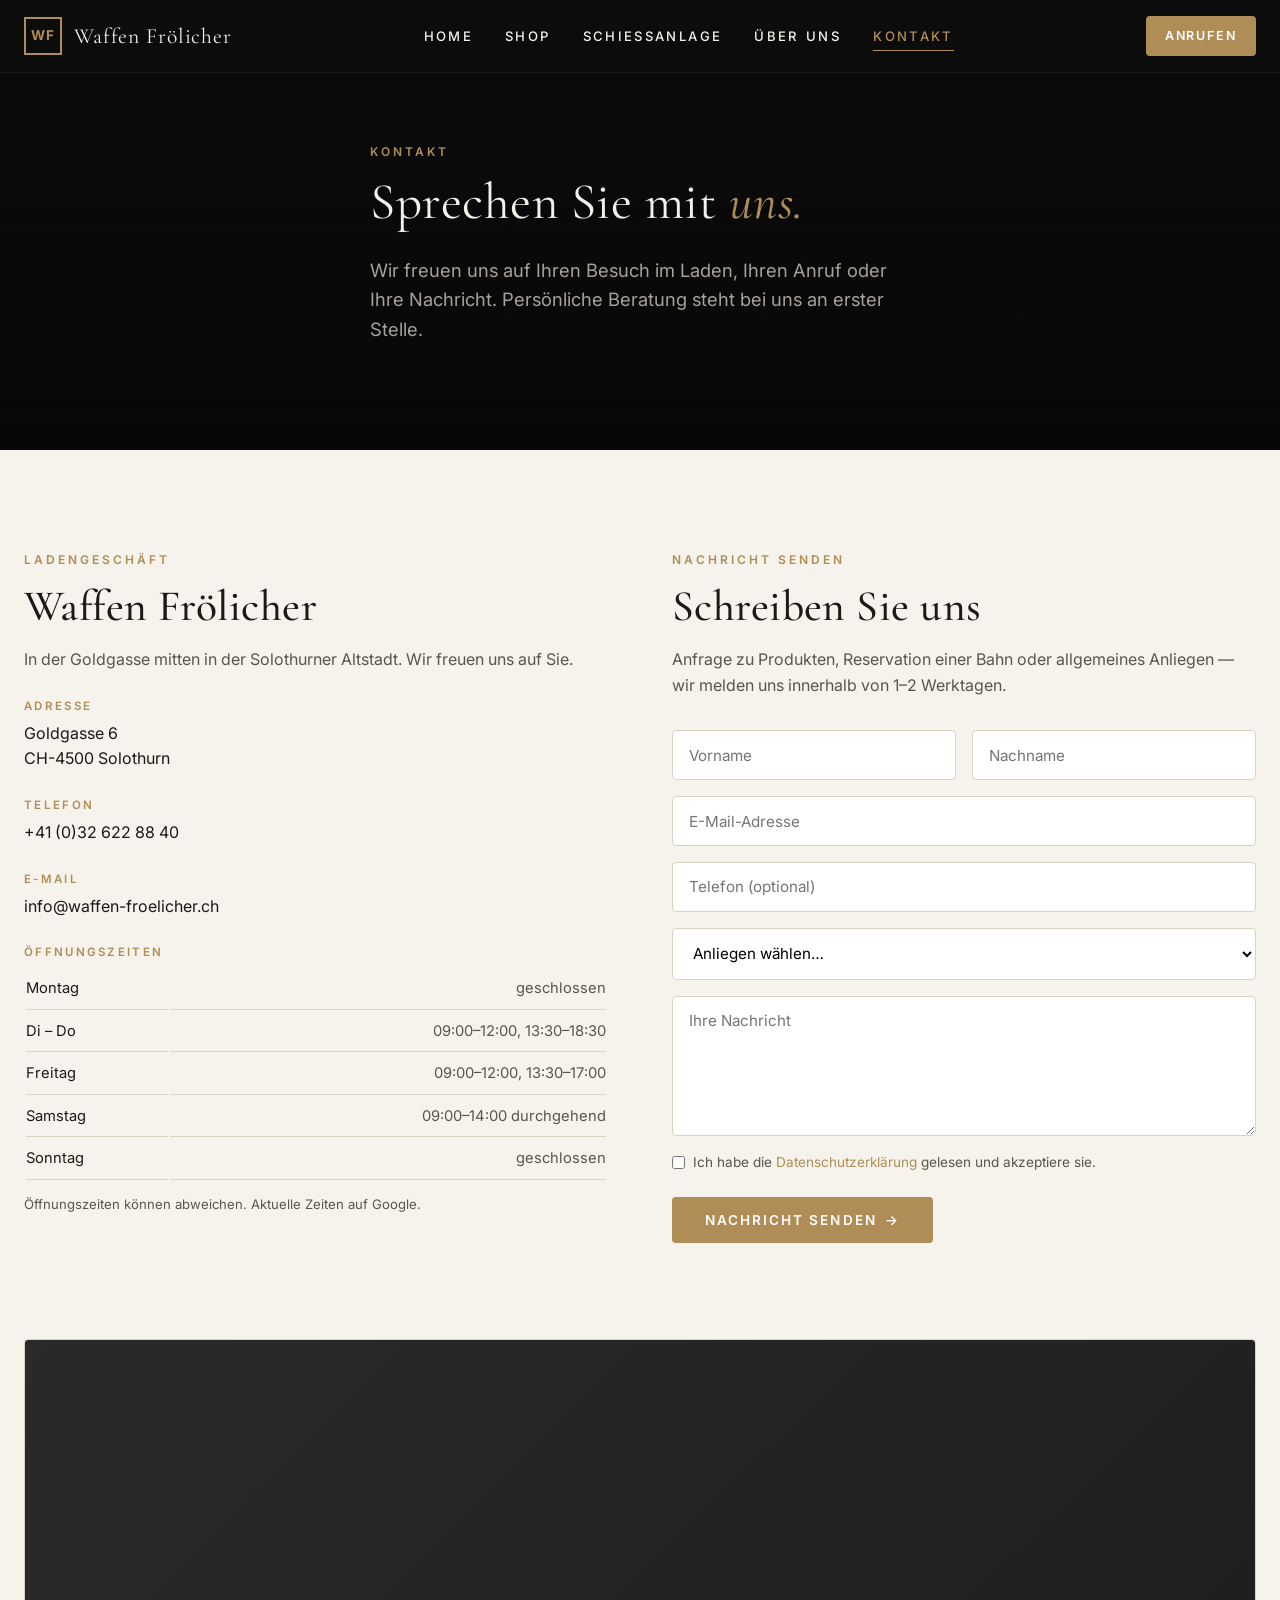
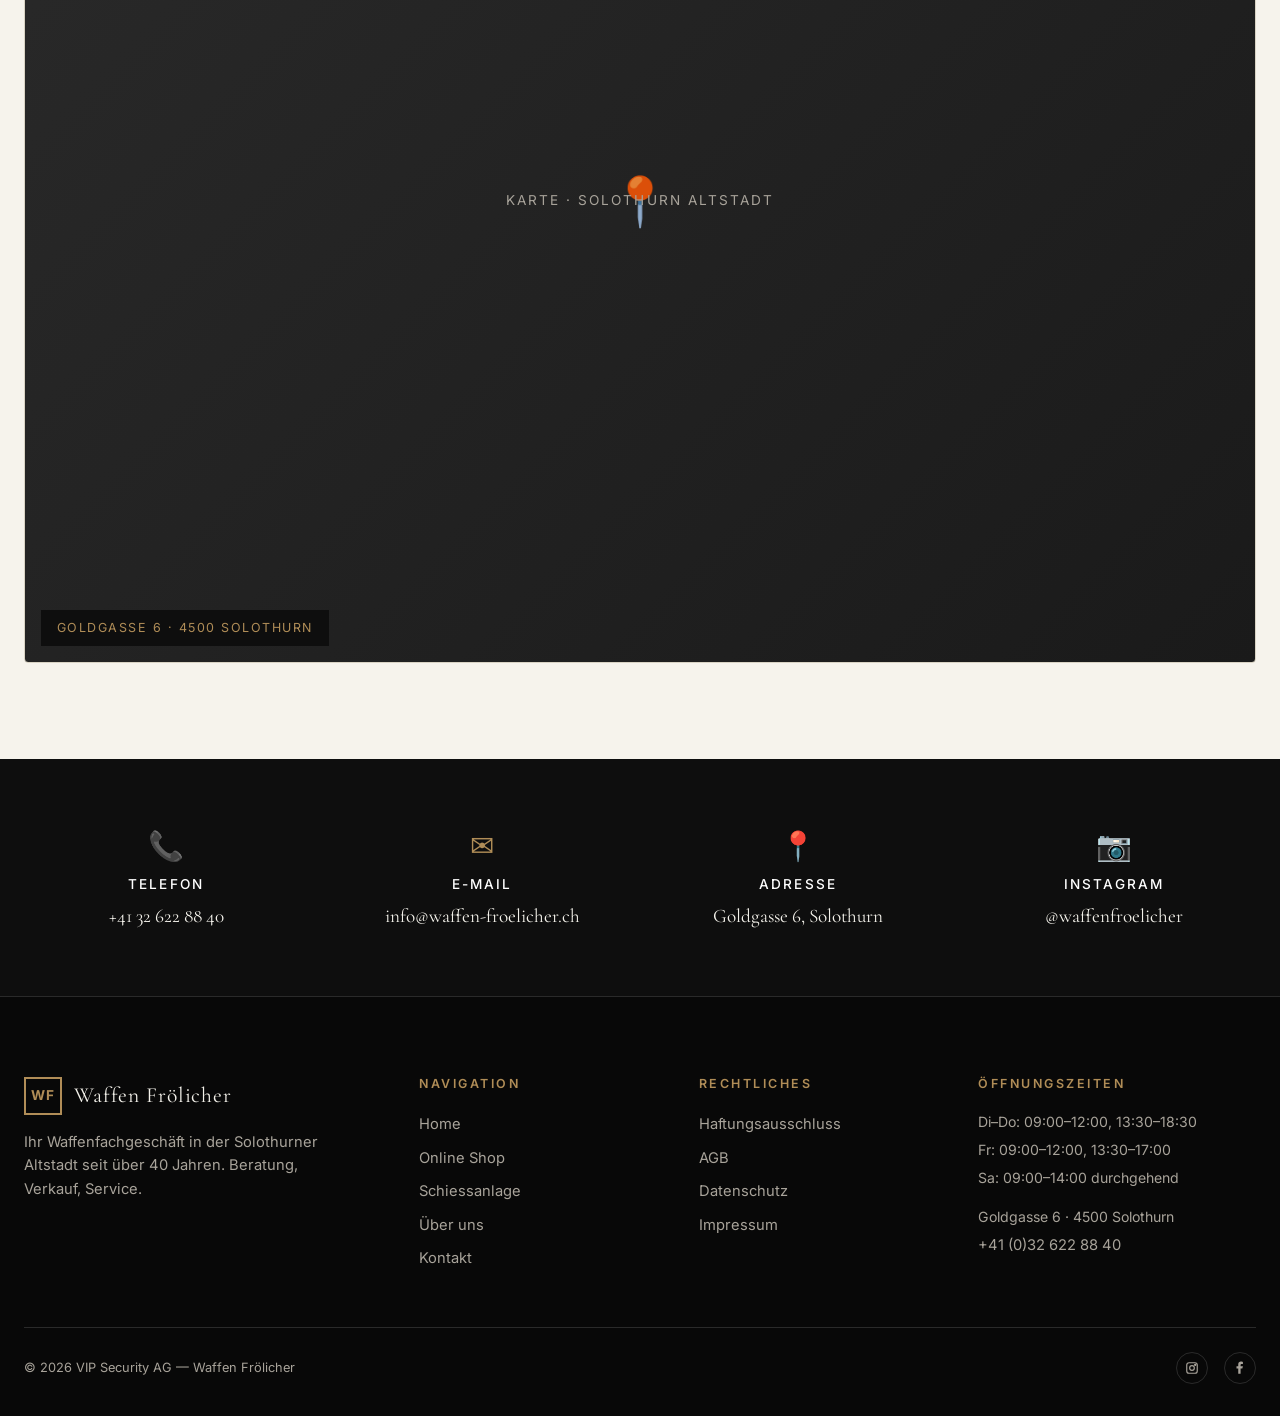
==== kontakt.html @ 2ee095d4 "Initial commit: Waffen Frölicher Mockup" ====
<!DOCTYPE html>
<html lang="de">
<head>
  <meta charset="UTF-8">
  <meta name="viewport" content="width=device-width, initial-scale=1.0">
  <title>Kontakt — Waffen Frölicher</title>
  <meta name="description" content="Kontaktieren Sie Waffen Frölicher in Solothurn. Goldgasse 6, 4500 Solothurn. Telefon +41 32 622 88 40.">
  <link rel="preconnect" href="https://fonts.googleapis.com">
  <link rel="preconnect" href="https://fonts.gstatic.com" crossorigin>
  <link href="https://fonts.googleapis.com/css2?family=Cormorant+Garamond:ital,wght@0,400;0,500;0,600;1,400&family=Inter:wght@400;500;600;700&display=swap" rel="stylesheet">
  <link rel="stylesheet" href="styles.css">
</head>
<body>

<header class="site-header">
  <div class="container">
    <a href="index.html" class="brand">
      <span class="brand-mark">WF</span>
      <span>Waffen Frölicher</span>
    </a>
    <nav class="nav-main">
      <a href="index.html">Home</a>
      <a href="shop.html">Shop</a>
      <a href="schiessanlage.html">Schiessanlage</a>
      <a href="ueber-uns.html">Über uns</a>
      <a href="kontakt.html" class="active">Kontakt</a>
    </nav>
    <a href="tel:+41326228840" class="nav-cta">Anrufen</a>
    <button class="nav-toggle" aria-label="Menü"><span></span></button>
  </div>
</header>

<section class="hero hero-sub">
  <div class="hero-bg" style="background-image:url('https://waffen-froelicher.ch/wp-content/uploads/2024/06/5510096e-c8cb-4e33-a4b0-0fe708e0344a-960x450-1.jpg');"></div>
  <div class="container hero-content">
    <span class="eyebrow">Kontakt</span>
    <h1>Sprechen Sie mit <span>uns.</span></h1>
    <p class="lead">Wir freuen uns auf Ihren Besuch im Laden, Ihren Anruf oder Ihre Nachricht. Persönliche Beratung steht bei uns an erster Stelle.</p>
  </div>
</section>

<section class="section">
  <div class="container">
    <div class="contact-grid">

      <!-- LEFT: Info -->
      <div class="contact-info">
        <span class="eyebrow">Ladengeschäft</span>
        <h2>Waffen Frölicher</h2>
        <p>In der Goldgasse mitten in der Solothurner Altstadt. Wir freuen uns auf Sie.</p>

        <div class="contact-block">
          <span class="label">Adresse</span>
          <div class="value">Goldgasse 6<br>CH-4500 Solothurn</div>
        </div>

        <div class="contact-block">
          <span class="label">Telefon</span>
          <div class="value"><a href="tel:+41326228840">+41 (0)32 622 88 40</a></div>
        </div>

        <div class="contact-block">
          <span class="label">E-Mail</span>
          <div class="value"><a href="mailto:info@waffen-froelicher.ch">info@waffen-froelicher.ch</a></div>
        </div>

        <div class="contact-block">
          <span class="label">Öffnungszeiten</span>
          <table class="hours-table">
            <tr><td>Montag</td><td>geschlossen</td></tr>
            <tr><td>Di – Do</td><td>09:00–12:00, 13:30–18:30</td></tr>
            <tr><td>Freitag</td><td>09:00–12:00, 13:30–17:00</td></tr>
            <tr><td>Samstag</td><td>09:00–14:00 durchgehend</td></tr>
            <tr><td>Sonntag</td><td>geschlossen</td></tr>
          </table>
          <p style="font-size: 0.82rem; color: var(--text-on-light-muted); margin-top: 0.75rem;">Öffnungszeiten können abweichen. Aktuelle Zeiten auf Google.</p>
        </div>
      </div>

      <!-- RIGHT: Form -->
      <div>
        <span class="eyebrow">Nachricht senden</span>
        <h2>Schreiben Sie uns</h2>
        <p style="color: var(--text-on-light-muted); margin-bottom: 2rem;">Anfrage zu Produkten, Reservation einer Bahn oder allgemeines Anliegen — wir melden uns innerhalb von 1–2 Werktagen.</p>

        <form class="contact-form">
          <div style="display:grid; grid-template-columns: 1fr 1fr; gap: 1rem;">
            <input type="text" placeholder="Vorname" required>
            <input type="text" placeholder="Nachname" required>
          </div>
          <input type="email" placeholder="E-Mail-Adresse" required>
          <input type="tel" placeholder="Telefon (optional)">
          <select style="width: 100%; padding: 0.9rem 1rem; border: 1px solid var(--border-light); background: #fff; font-family: inherit; font-size: 0.95rem; border-radius: var(--radius);">
            <option>Anliegen wählen…</option>
            <option>Allgemeine Anfrage</option>
            <option>Produktreservation</option>
            <option>Schiessbahn reservieren</option>
            <option>Kurs / Training</option>
            <option>Büchsenmacher-Service</option>
            <option>Waffengutachten</option>
            <option>An-/Verkauf</option>
          </select>
          <textarea placeholder="Ihre Nachricht" required></textarea>
          <label style="display:flex; gap: 0.5rem; align-items: flex-start; font-size: 0.85rem; color: var(--text-on-light-muted);">
            <input type="checkbox" style="width: auto; margin-top: 0.25rem;" required>
            <span>Ich habe die <a href="#" style="color: var(--accent);">Datenschutzerklärung</a> gelesen und akzeptiere sie.</span>
          </label>
          <button type="submit" class="btn btn-primary btn-arrow" style="justify-self: start; margin-top: 0.5rem;">Nachricht senden</button>
        </form>
      </div>

    </div>
  </div>
</section>

<!-- MAP -->
<section class="section" style="padding-top: 0;">
  <div class="container">
    <div class="map-frame">
      <span style="position: relative; z-index: 2; font-size: 0.85rem; letter-spacing: 0.15em; text-transform: uppercase;">Karte · Solothurn Altstadt</span>
    </div>
  </div>
</section>

<!-- DIRECT CONTACT BAND -->
<section class="section dark" style="padding: 4rem 0;">
  <div class="container">
    <div style="display:grid; grid-template-columns: repeat(auto-fit, minmax(220px, 1fr)); gap: 2rem; text-align:center;">
      <div>
        <div style="font-size: 1.8rem; color: var(--accent); margin-bottom: 0.5rem;">📞</div>
        <h4 style="color:#fff; font-family: var(--font-sans); font-size: 0.85rem; letter-spacing: 0.15em; text-transform: uppercase; margin-bottom: 0.5rem;">Telefon</h4>
        <a href="tel:+41326228840" style="color: var(--text-on-dark); font-family: var(--font-serif); font-size: 1.2rem;">+41 32 622 88 40</a>
      </div>
      <div>
        <div style="font-size: 1.8rem; color: var(--accent); margin-bottom: 0.5rem;">✉</div>
        <h4 style="color:#fff; font-family: var(--font-sans); font-size: 0.85rem; letter-spacing: 0.15em; text-transform: uppercase; margin-bottom: 0.5rem;">E-Mail</h4>
        <a href="mailto:info@waffen-froelicher.ch" style="color: var(--text-on-dark); font-family: var(--font-serif); font-size: 1.2rem;">info@waffen-froelicher.ch</a>
      </div>
      <div>
        <div style="font-size: 1.8rem; color: var(--accent); margin-bottom: 0.5rem;">📍</div>
        <h4 style="color:#fff; font-family: var(--font-sans); font-size: 0.85rem; letter-spacing: 0.15em; text-transform: uppercase; margin-bottom: 0.5rem;">Adresse</h4>
        <span style="color: var(--text-on-dark); font-family: var(--font-serif); font-size: 1.2rem;">Goldgasse 6, Solothurn</span>
      </div>
      <div>
        <div style="font-size: 1.8rem; color: var(--accent); margin-bottom: 0.5rem;">📷</div>
        <h4 style="color:#fff; font-family: var(--font-sans); font-size: 0.85rem; letter-spacing: 0.15em; text-transform: uppercase; margin-bottom: 0.5rem;">Instagram</h4>
        <a href="https://www.instagram.com/waffenfroelicher/" target="_blank" style="color: var(--text-on-dark); font-family: var(--font-serif); font-size: 1.2rem;">@waffenfroelicher</a>
      </div>
    </div>
  </div>
</section>

<footer class="site-footer">
  <div class="container">
    <div class="footer-grid">
      <div class="footer-about">
        <div class="brand" style="margin-bottom:0.5rem;">
          <span class="brand-mark">WF</span>
          <span>Waffen Frölicher</span>
        </div>
        <p>Ihr Waffenfachgeschäft in der Solothurner Altstadt seit über 40 Jahren. Beratung, Verkauf, Service.</p>
      </div>
      <div>
        <h4>Navigation</h4>
        <ul>
          <li><a href="index.html">Home</a></li>
          <li><a href="shop.html">Online Shop</a></li>
          <li><a href="schiessanlage.html">Schiessanlage</a></li>
          <li><a href="ueber-uns.html">Über uns</a></li>
          <li><a href="kontakt.html">Kontakt</a></li>
        </ul>
      </div>
      <div>
        <h4>Rechtliches</h4>
        <ul>
          <li><a href="#">Haftungsausschluss</a></li>
          <li><a href="#">AGB</a></li>
          <li><a href="#">Datenschutz</a></li>
          <li><a href="#">Impressum</a></li>
        </ul>
      </div>
      <div class="footer-hours">
        <h4>Öffnungszeiten</h4>
        <p>Di–Do: 09:00–12:00, 13:30–18:30</p>
        <p>Fr: 09:00–12:00, 13:30–17:00</p>
        <p>Sa: 09:00–14:00 durchgehend</p>
        <p style="margin-top:1rem;">Goldgasse 6 · 4500 Solothurn</p>
        <p><a href="tel:+41326228840">+41 (0)32 622 88 40</a></p>
      </div>
    </div>
    <div class="footer-bottom">
      <div>© 2026 VIP Security AG — Waffen Frölicher</div>
      <div class="socials">
        <a href="https://www.instagram.com/waffenfroelicher/" target="_blank" aria-label="Instagram">
          <svg width="14" height="14" viewBox="0 0 24 24" fill="none" stroke="currentColor" stroke-width="2"><rect x="3" y="3" width="18" height="18" rx="4"/><circle cx="12" cy="12" r="4"/><circle cx="17.5" cy="6.5" r="1" fill="currentColor"/></svg>
        </a>
        <a href="#" aria-label="Facebook">
          <svg width="14" height="14" viewBox="0 0 24 24" fill="currentColor"><path d="M13 22v-9h3l1-4h-4V7c0-1 .5-2 2-2h2V1.5C16.5 1.5 15 1 13.5 1 11 1 9 2.5 9 5.5V9H6v4h3v9h4z"/></svg>
        </a>
      </div>
    </div>
  </div>
</footer>

</body>
</html>
---- styles.css ----
/* ===========================
   Waffen Frölicher — Mockup
   Moderne Neuauflage, Original-Farben
   =========================== */

:root {
  --bg-dark: #0e0e0e;
  --bg-dark-2: #161616;
  --bg-dark-3: #1d1d1d;
  --bg-light: #f6f3ec;
  --bg-light-2: #ece7da;
  --text-on-dark: #f3f1ea;
  --text-on-dark-muted: #a8a39a;
  --text-on-light: #1a1a1a;
  --text-on-light-muted: #5a554c;
  --accent: #b08d57;
  --accent-hover: #c9a366;
  --accent-deep: #8b6a3a;
  --danger: #a02828;
  --border: #2a2a2a;
  --border-light: #d9d3c4;
  --shadow-1: 0 2px 12px rgba(0,0,0,0.18);
  --shadow-2: 0 8px 32px rgba(0,0,0,0.28);
  --maxw: 1280px;
  --radius: 4px;
  --radius-lg: 8px;
  --t: 0.25s ease;
  --font-serif: "Cormorant Garamond", "Playfair Display", Georgia, serif;
  --font-sans: "Inter", "Helvetica Neue", Arial, sans-serif;
}

* { box-sizing: border-box; margin: 0; padding: 0; }
html { scroll-behavior: smooth; -webkit-text-size-adjust: 100%; }
body {
  font-family: var(--font-sans);
  background: var(--bg-light);
  color: var(--text-on-light);
  line-height: 1.6;
  font-size: 16px;
  -webkit-font-smoothing: antialiased;
  text-rendering: optimizeLegibility;
}
img { max-width: 100%; display: block; height: auto; }
a { color: inherit; text-decoration: none; transition: color var(--t); }
a:hover { color: var(--accent); }
button { font-family: inherit; cursor: pointer; border: none; background: none; }

h1, h2, h3, h4 { font-family: var(--font-serif); font-weight: 500; letter-spacing: 0.01em; line-height: 1.15; }
h1 { font-size: clamp(2.5rem, 5vw, 4.5rem); }
h2 { font-size: clamp(1.8rem, 3.4vw, 2.8rem); margin-bottom: 1rem; }
h3 { font-size: 1.4rem; margin-bottom: 0.5rem; }
.eyebrow {
  font-family: var(--font-sans);
  font-size: 0.75rem;
  letter-spacing: 0.25em;
  text-transform: uppercase;
  color: var(--accent);
  font-weight: 600;
  margin-bottom: 0.75rem;
  display: inline-block;
}

.container { max-width: var(--maxw); margin: 0 auto; padding: 0 1.5rem; }
.section { padding: 6rem 0; }
.section.dark { background: var(--bg-dark); color: var(--text-on-dark); }
.section.dark .eyebrow { color: var(--accent-hover); }
.section-header { text-align: center; margin-bottom: 3.5rem; }
.section-header p { max-width: 640px; margin: 0.75rem auto 0; color: var(--text-on-light-muted); }
.section.dark .section-header p { color: var(--text-on-dark-muted); }
.divider { width: 60px; height: 2px; background: var(--accent); margin: 1rem auto 0; }

.btn {
  display: inline-flex; align-items: center; gap: 0.5rem;
  padding: 0.875rem 2rem;
  font-size: 0.85rem; letter-spacing: 0.15em; text-transform: uppercase;
  font-weight: 600;
  border-radius: var(--radius);
  transition: all var(--t);
  cursor: pointer;
  border: 1px solid transparent;
}
.btn-primary { background: var(--accent); color: #fff; }
.btn-primary:hover { background: var(--accent-hover); color: #fff; transform: translateY(-1px); box-shadow: var(--shadow-1); }
.btn-outline { border-color: var(--accent); color: var(--accent); background: transparent; }
.btn-outline:hover { background: var(--accent); color: #fff; }
.btn-outline-light { border-color: rgba(255,255,255,0.4); color: #fff; background: transparent; }
.btn-outline-light:hover { background: #fff; color: var(--bg-dark); border-color: #fff; }
.btn-arrow::after { content: "→"; transition: transform var(--t); }
.btn-arrow:hover::after { transform: translateX(4px); }

.site-header {
  position: fixed; top: 0; left: 0; right: 0;
  z-index: 100;
  background: rgba(14,14,14,0.92);
  backdrop-filter: blur(12px);
  -webkit-backdrop-filter: blur(12px);
  border-bottom: 1px solid rgba(255,255,255,0.06);
  transition: background var(--t);
}
.site-header .container {
  display: flex; align-items: center; justify-content: space-between;
  height: 72px;
}
.brand {
  display: flex; align-items: center; gap: 0.75rem;
  color: var(--text-on-dark);
  font-family: var(--font-serif);
  font-size: 1.35rem;
  letter-spacing: 0.04em;
}
.brand-mark {
  width: 38px; height: 38px;
  border: 2px solid var(--accent);
  display: grid; place-items: center;
  color: var(--accent);
  font-weight: 700;
  font-family: var(--font-sans);
  font-size: 0.85rem;
  letter-spacing: 0.05em;
}
.nav-main { display: flex; align-items: center; gap: 2rem; }
.nav-main a {
  color: var(--text-on-dark);
  font-size: 0.82rem;
  letter-spacing: 0.18em;
  text-transform: uppercase;
  font-weight: 500;
  position: relative;
  padding: 4px 0;
}
.nav-main a.active, .nav-main a:hover { color: var(--accent); }
.nav-main a::after {
  content: ""; position: absolute; left: 0; bottom: 0;
  width: 0; height: 1px; background: var(--accent);
  transition: width var(--t);
}
.nav-main a:hover::after, .nav-main a.active::after { width: 100%; }
.nav-cta {
  background: var(--accent); color: #fff;
  padding: 0.6rem 1.2rem; border-radius: var(--radius);
  font-size: 0.78rem; letter-spacing: 0.15em; text-transform: uppercase;
  font-weight: 600;
}
.nav-cta:hover { background: var(--accent-hover); color: #fff; }
.nav-toggle { display: none; width: 32px; height: 32px; color: var(--text-on-dark); position: relative; }
.nav-toggle span, .nav-toggle::before, .nav-toggle::after {
  content: ""; position: absolute; left: 4px; right: 4px;
  height: 2px; background: currentColor;
}
.nav-toggle::before { top: 9px; }
.nav-toggle span { top: 15px; }
.nav-toggle::after { top: 21px; }

@media (max-width: 960px) {
  .nav-main, .nav-cta { display: none; }
  .nav-toggle { display: block; }
}

.hero {
  position: relative;
  min-height: 90vh;
  display: flex; align-items: center;
  color: var(--text-on-dark);
  background: var(--bg-dark);
  overflow: hidden;
  padding-top: 72px;
}
.hero-bg {
  position: absolute; inset: 0;
  background-size: cover; background-position: center;
  filter: brightness(0.45) saturate(1.1);
  transform: scale(1.05);
}
.hero-bg::after {
  content: ""; position: absolute; inset: 0;
  background: linear-gradient(180deg, rgba(14,14,14,0.3) 0%, rgba(14,14,14,0.6) 50%, rgba(14,14,14,0.9) 100%);
}
.hero-content { position: relative; z-index: 2; max-width: 720px; padding: 4rem 0; }
.hero h1 { font-weight: 400; margin-bottom: 1.5rem; }
.hero h1 span { color: var(--accent); font-style: italic; }
.hero p.lead {
  font-size: 1.15rem; line-height: 1.6;
  max-width: 540px;
  color: var(--text-on-dark-muted);
  margin-bottom: 2.5rem;
}
.hero-actions { display: flex; gap: 1rem; flex-wrap: wrap; }
.hero-meta {
  position: absolute;
  bottom: 2rem; right: 1.5rem;
  z-index: 2;
  font-size: 0.75rem;
  letter-spacing: 0.2em;
  text-transform: uppercase;
  color: var(--text-on-dark-muted);
  display: flex; align-items: center; gap: 0.75rem;
}
.hero-meta .line { width: 40px; height: 1px; background: var(--accent); }

.hero-sub { min-height: 50vh; }
.hero-sub .hero-content { padding: 2rem 0; }
.hero-sub h1 { font-size: clamp(2.2rem, 4vw, 3.5rem); }

.intro-split {
  display: grid; grid-template-columns: 1fr 1fr;
  gap: 4rem; align-items: center;
}
.intro-split img { border-radius: var(--radius); box-shadow: var(--shadow-2); }
.intro-split .text p { color: var(--text-on-light-muted); margin-bottom: 1rem; max-width: 480px; }
.stats-row {
  display: grid; grid-template-columns: repeat(3, 1fr);
  gap: 2rem; margin-top: 2rem; padding-top: 2rem;
  border-top: 1px solid var(--border-light);
}
.stat .num { font-family: var(--font-serif); font-size: 2.5rem; color: var(--accent); display: block; line-height: 1; margin-bottom: 0.25rem; }
.stat .label { font-size: 0.75rem; letter-spacing: 0.18em; text-transform: uppercase; color: var(--text-on-light-muted); }
@media (max-width: 768px) { .intro-split { grid-template-columns: 1fr; gap: 2rem; } }

.services-grid {
  display: grid;
  grid-template-columns: repeat(auto-fit, minmax(260px, 1fr));
  gap: 1px;
  background: var(--border);
  border: 1px solid var(--border);
}
.service-card {
  background: var(--bg-dark-2);
  padding: 2.5rem 2rem;
  transition: background var(--t), transform var(--t);
  position: relative; overflow: hidden;
}
.service-card:hover { background: var(--bg-dark-3); }
.service-card::before {
  content: ""; position: absolute; left: 0; top: 0;
  width: 3px; height: 0; background: var(--accent);
  transition: height var(--t);
}
.service-card:hover::before { height: 100%; }
.service-icon { width: 48px; height: 48px; display: grid; place-items: center; margin-bottom: 1.25rem; color: var(--accent); }
.service-icon svg { width: 100%; height: 100%; }
.service-card h3 { color: var(--text-on-dark); font-size: 1.2rem; margin-bottom: 0.5rem; }
.service-card p { color: var(--text-on-dark-muted); font-size: 0.92rem; }

.product-grid {
  display: grid;
  grid-template-columns: repeat(auto-fill, minmax(260px, 1fr));
  gap: 2rem;
}
.product-card {
  background: #fff;
  border: 1px solid var(--border-light);
  border-radius: var(--radius);
  overflow: hidden;
  transition: transform var(--t), box-shadow var(--t);
  display: flex; flex-direction: column;
}
.product-card:hover { transform: translateY(-4px); box-shadow: var(--shadow-2); }
.product-image {
  aspect-ratio: 1 / 1;
  background: var(--bg-light-2);
  display: grid; place-items: center;
  overflow: hidden;
  position: relative;
}
.product-image img {
  width: 100%; height: 100%;
  object-fit: contain;
  padding: 1.5rem;
  transition: transform 0.4s ease;
}
.product-card:hover .product-image img { transform: scale(1.04); }
.product-badge {
  position: absolute; top: 0.75rem; left: 0.75rem;
  background: var(--bg-dark);
  color: var(--accent);
  font-size: 0.65rem;
  letter-spacing: 0.18em;
  text-transform: uppercase;
  padding: 0.35rem 0.7rem;
  font-weight: 600;
}
.product-info { padding: 1.25rem; display: flex; flex-direction: column; gap: 0.5rem; flex: 1; }
.product-category { font-size: 0.7rem; letter-spacing: 0.18em; text-transform: uppercase; color: var(--text-on-light-muted); }
.product-info h3 { font-family: var(--font-sans); font-size: 1rem; font-weight: 600; margin-bottom: 0; flex: 1; }
.product-price { font-family: var(--font-serif); font-size: 1.3rem; color: var(--accent); }
.product-info .btn { margin-top: 0.5rem; padding: 0.65rem 1rem; font-size: 0.75rem; justify-content: center; }

.filter-bar {
  display: flex; gap: 0.75rem; flex-wrap: wrap;
  justify-content: center; margin-bottom: 3rem;
}
.filter-chip {
  padding: 0.6rem 1.4rem;
  border: 1px solid var(--border-light);
  border-radius: 999px;
  font-size: 0.78rem;
  letter-spacing: 0.12em;
  text-transform: uppercase;
  color: var(--text-on-light-muted);
  background: #fff;
  cursor: pointer;
  transition: all var(--t);
}
.filter-chip:hover, .filter-chip.active {
  background: var(--bg-dark); color: var(--accent); border-color: var(--bg-dark);
}

.feature-cta {
  position: relative; min-height: 480px;
  display: flex; align-items: center;
  color: var(--text-on-dark);
  background: var(--bg-dark);
  overflow: hidden;
}
.feature-cta .bg {
  position: absolute; inset: 0;
  background-size: cover; background-position: center;
  filter: brightness(0.4);
}
.feature-cta .bg::after {
  content: ""; position: absolute; inset: 0;
  background: linear-gradient(90deg, rgba(14,14,14,0.92) 0%, rgba(14,14,14,0.4) 100%);
}
.feature-cta .content { position: relative; z-index: 2; max-width: 560px; padding: 4rem 0; }
.feature-cta h2 { margin-bottom: 1rem; }
.feature-cta p { color: var(--text-on-dark-muted); margin-bottom: 2rem; font-size: 1.05rem; }
.feature-cta-list {
  list-style: none;
  display: grid; grid-template-columns: 1fr 1fr;
  gap: 0.75rem 1.5rem; margin-bottom: 2rem;
}
.feature-cta-list li {
  font-size: 0.92rem; color: var(--text-on-dark);
  display: flex; align-items: center; gap: 0.5rem;
}
.feature-cta-list li::before {
  content: ""; width: 6px; height: 6px;
  background: var(--accent); flex-shrink: 0;
}

.bahn-grid {
  display: grid;
  grid-template-columns: repeat(auto-fit, minmax(200px, 1fr));
  gap: 1rem; margin-top: 3rem;
}
.bahn-card {
  background: var(--bg-dark-2);
  padding: 1.5rem; text-align: center;
  border: 1px solid var(--border);
  transition: border-color var(--t);
}
.bahn-card:hover { border-color: var(--accent); }
.bahn-card .num { font-family: var(--font-serif); font-size: 2.5rem; color: var(--accent); display: block; line-height: 1; margin-bottom: 0.5rem; }
.bahn-card .label { font-size: 0.75rem; letter-spacing: 0.15em; text-transform: uppercase; color: var(--text-on-dark-muted); }

.event-list {
  display: grid;
  grid-template-columns: repeat(auto-fit, minmax(280px, 1fr));
  gap: 1.5rem;
}
.event-item {
  background: #fff;
  border: 1px solid var(--border-light);
  padding: 1.5rem;
  display: flex; gap: 1.25rem;
  transition: box-shadow var(--t);
}
.event-item:hover { box-shadow: var(--shadow-1); }
.event-date { flex-shrink: 0; width: 64px; text-align: center; border-right: 1px solid var(--border-light); padding-right: 1.25rem; }
.event-date .day { font-family: var(--font-serif); font-size: 1.8rem; color: var(--accent); display: block; line-height: 1; }
.event-date .month { font-size: 0.7rem; letter-spacing: 0.15em; text-transform: uppercase; color: var(--text-on-light-muted); }
.event-info h4 { font-family: var(--font-sans); font-size: 1rem; margin-bottom: 0.25rem; }
.event-info p { font-size: 0.85rem; color: var(--text-on-light-muted); }

.ig-grid { display: grid; grid-template-columns: repeat(6, 1fr); gap: 4px; }
.ig-grid a { aspect-ratio: 1 / 1; overflow: hidden; position: relative; background: var(--bg-dark-2); }
.ig-grid img { width: 100%; height: 100%; object-fit: cover; transition: transform 0.4s ease; }
.ig-grid a:hover img { transform: scale(1.08); }
.ig-grid a::after { content: ""; position: absolute; inset: 0; background: rgba(14,14,14,0); transition: background var(--t); }
.ig-grid a:hover::after { background: rgba(14,14,14,0.4); }
@media (max-width: 900px) { .ig-grid { grid-template-columns: repeat(3, 1fr); } }

.contact-grid { display: grid; grid-template-columns: 1fr 1fr; gap: 4rem; }
.contact-info p { color: var(--text-on-light-muted); margin-bottom: 1.5rem; }
.contact-block { margin-bottom: 1.5rem; }
.contact-block .label { font-size: 0.72rem; letter-spacing: 0.2em; text-transform: uppercase; color: var(--accent); margin-bottom: 0.35rem; display: block; font-weight: 600; }
.contact-block .value { font-size: 1rem; }
.hours-table { width: 100%; }
.hours-table td { padding: 0.5rem 0; border-bottom: 1px solid var(--border-light); font-size: 0.92rem; }
.hours-table td:last-child { text-align: right; color: var(--text-on-light-muted); }
.contact-form { display: grid; gap: 1rem; }
.contact-form input, .contact-form textarea {
  width: 100%;
  padding: 0.9rem 1rem;
  border: 1px solid var(--border-light);
  background: #fff;
  font-family: inherit;
  font-size: 0.95rem;
  border-radius: var(--radius);
  transition: border-color var(--t);
}
.contact-form input:focus, .contact-form textarea:focus { outline: none; border-color: var(--accent); }
.contact-form textarea { min-height: 140px; resize: vertical; }
@media (max-width: 768px) { .contact-grid { grid-template-columns: 1fr; gap: 2rem; } }

.site-footer {
  background: #080808;
  color: var(--text-on-dark);
  padding: 5rem 0 2rem;
  border-top: 1px solid var(--border);
}
.footer-grid {
  display: grid;
  grid-template-columns: 1.5fr 1fr 1fr 1.2fr;
  gap: 3rem; margin-bottom: 3rem;
}
.footer-grid h4 {
  font-family: var(--font-sans);
  font-size: 0.78rem; letter-spacing: 0.2em; text-transform: uppercase;
  color: var(--accent); font-weight: 600; margin-bottom: 1.25rem;
}
.footer-grid ul { list-style: none; }
.footer-grid li { margin-bottom: 0.5rem; }
.footer-grid a { color: var(--text-on-dark-muted); font-size: 0.92rem; }
.footer-grid a:hover { color: var(--accent); }
.footer-about p { color: var(--text-on-dark-muted); font-size: 0.92rem; max-width: 320px; margin-top: 1rem; }
.footer-hours { font-size: 0.88rem; color: var(--text-on-dark-muted); }
.footer-hours p { margin-bottom: 0.35rem; }
.footer-bottom {
  border-top: 1px solid var(--border);
  padding-top: 1.5rem;
  display: flex; justify-content: space-between; align-items: center;
  font-size: 0.8rem; color: var(--text-on-dark-muted);
  flex-wrap: wrap; gap: 1rem;
}
.footer-bottom .socials { display: flex; gap: 1rem; }
.footer-bottom .socials a { width: 32px; height: 32px; border: 1px solid var(--border); display: grid; place-items: center; border-radius: 50%; }
.footer-bottom .socials a:hover { background: var(--accent); border-color: var(--accent); color: #fff; }
@media (max-width: 768px) { .footer-grid { grid-template-columns: 1fr 1fr; } }

.map-frame {
  width: 100%;
  aspect-ratio: 4 / 3;
  border: 1px solid var(--border-light);
  border-radius: var(--radius);
  overflow: hidden;
  background: linear-gradient(135deg, #2a2a2a 0%, #1a1a1a 100%);
  position: relative;
  display: grid;
  place-items: center;
  color: var(--text-on-dark-muted);
}
.map-frame::before {
  content: "📍";
  font-size: 3rem;
  position: absolute;
  filter: hue-rotate(20deg);
}
.map-frame::after {
  content: "Goldgasse 6 · 4500 Solothurn";
  position: absolute; bottom: 1rem; left: 1rem;
  background: var(--bg-dark); color: var(--accent);
  padding: 0.5rem 1rem; font-size: 0.78rem;
  letter-spacing: 0.12em; text-transform: uppercase;
}

.text-center { text-align: center; }
.mt-2 { margin-top: 2rem; }
.mt-3 { margin-top: 3rem; }

/* ===========================
   MODERN EDITORIAL HERO
   (Index page only)
   =========================== */
.hero-modern {
  position: relative;
  min-height: 100vh;
  background:
    radial-gradient(circle at 18% 28%, rgba(176,141,87,0.10) 0%, transparent 45%),
    radial-gradient(circle at 82% 72%, rgba(176,141,87,0.06) 0%, transparent 50%),
    linear-gradient(180deg, #0a0a0a 0%, #141414 60%, #0e0e0e 100%);
  color: var(--text-on-dark);
  display: flex;
  flex-direction: column;
  padding-top: 72px;
  overflow: hidden;
}
.hero-modern::before {
  content: "";
  position: absolute; inset: 0;
  background-image:
    linear-gradient(rgba(255,255,255,0.018) 1px, transparent 1px),
    linear-gradient(90deg, rgba(255,255,255,0.018) 1px, transparent 1px);
  background-size: 64px 64px;
  pointer-events: none;
  opacity: 0.6;
}
.hero-modern::after {
  content: "EST. 1984";
  position: absolute;
  right: -2rem;
  top: 50%;
  transform: rotate(90deg) translateX(50%);
  transform-origin: right top;
  font-family: var(--font-serif);
  font-style: italic;
  font-size: clamp(8rem, 18vw, 22rem);
  font-weight: 500;
  color: rgba(176,141,87,0.045);
  letter-spacing: -0.04em;
  line-height: 0.8;
  pointer-events: none;
  white-space: nowrap;
}

.hero-modern-grid {
  display: grid;
  grid-template-columns: 1fr 1.05fr;
  gap: 4rem;
  align-items: center;
  flex: 1;
  max-width: 1400px;
  margin: 0 auto;
  padding: 3rem 1.5rem 4rem;
  width: 100%;
  position: relative;
  z-index: 2;
}

/* LEFT */
.hero-modern-content { position: relative; }

.hero-meta-top {
  display: flex;
  justify-content: space-between;
  align-items: center;
  margin-bottom: 3rem;
  font-size: 0.72rem;
  letter-spacing: 0.2em;
  text-transform: uppercase;
  color: var(--text-on-dark-muted);
  flex-wrap: wrap;
  gap: 1rem;
}
.hero-tag {
  display: inline-flex;
  align-items: center;
  gap: 0.75rem;
  padding-left: 1rem;
  border-left: 2px solid var(--accent);
  color: var(--accent);
  font-weight: 600;
}
.hero-status {
  display: inline-flex;
  align-items: center;
  gap: 0.55rem;
}
.status-dot {
  width: 8px; height: 8px;
  background: #4ade80;
  border-radius: 50%;
  box-shadow: 0 0 12px rgba(74,222,128,0.6);
  animation: pulse 2.2s infinite ease-in-out;
}
@keyframes pulse {
  0%, 100% { opacity: 1; transform: scale(1); }
  50% { opacity: 0.55; transform: scale(0.9); }
}

.hero-modern-h1 {
  font-size: clamp(2.8rem, 6.8vw, 6.2rem);
  font-weight: 400;
  line-height: 0.98;
  letter-spacing: -0.025em;
  margin-bottom: 2rem;
}
.hero-modern-h1 .italic-accent {
  font-style: italic;
  color: var(--accent);
  display: inline-block;
}
.hero-modern-h1 .underline-accent {
  position: relative;
  display: inline-block;
}
.hero-modern-h1 .underline-accent::after {
  content: "";
  position: absolute;
  left: 0; bottom: 0.05em;
  width: 100%; height: 6px;
  background: rgba(176,141,87,0.25);
  z-index: -1;
}

.hero-modern-sub {
  font-size: 1.1rem;
  line-height: 1.65;
  color: var(--text-on-dark-muted);
  max-width: 480px;
  margin-bottom: 2.5rem;
}

.hero-modern-actions {
  display: flex;
  gap: 1rem;
  flex-wrap: wrap;
  margin-bottom: 3.5rem;
}

.hero-stats-mini {
  display: flex;
  gap: 2.5rem;
  padding-top: 2rem;
  border-top: 1px solid rgba(255,255,255,0.08);
  flex-wrap: wrap;
}
.hero-stats-mini > div {
  font-size: 0.72rem;
  letter-spacing: 0.18em;
  text-transform: uppercase;
  color: var(--text-on-dark-muted);
}
.hero-stats-mini strong {
  display: block;
  font-family: var(--font-serif);
  font-style: italic;
  font-size: 2.2rem;
  color: var(--accent);
  font-weight: 500;
  line-height: 1;
  margin-bottom: 0.4rem;
  letter-spacing: 0;
}

/* RIGHT VISUAL */
.hero-modern-visual {
  position: relative;
  display: grid;
  grid-template-columns: 1fr;
  grid-template-rows: 1.55fr 1fr;
  gap: 1rem;
  height: 78vh;
  max-height: 740px;
  min-height: 520px;
}
.hero-main-image {
  position: relative;
  border-radius: var(--radius);
  overflow: hidden;
  background: linear-gradient(135deg, #1c1c1c 0%, #2a2520 100%);
  box-shadow:
    0 30px 80px rgba(0,0,0,0.5),
    0 0 0 1px rgba(176,141,87,0.18),
    inset 0 1px 0 rgba(255,255,255,0.04);
}
.hero-main-image img {
  width: 100%; height: 100%;
  object-fit: cover;
  transition: transform 0.8s cubic-bezier(.22,.61,.36,1);
}
.hero-main-image:hover img { transform: scale(1.04); }
.hero-main-image::after {
  content: "";
  position: absolute; inset: 0;
  background: linear-gradient(180deg, transparent 50%, rgba(0,0,0,0.45) 100%);
  pointer-events: none;
}

.hero-image-label {
  position: absolute;
  bottom: 1.5rem; left: 1.5rem; right: 1.5rem;
  z-index: 2;
  display: flex;
  align-items: center;
  justify-content: space-between;
  gap: 1rem;
}
.hero-image-label-left {
  display: flex;
  align-items: center;
  gap: 1rem;
  background: rgba(14,14,14,0.78);
  backdrop-filter: blur(10px);
  -webkit-backdrop-filter: blur(10px);
  padding: 0.75rem 1.25rem;
  border-radius: var(--radius);
  border: 1px solid rgba(176,141,87,0.25);
}
.hero-image-label-left .num {
  font-family: var(--font-serif);
  font-style: italic;
  font-size: 1.5rem;
  color: var(--accent);
  line-height: 1;
}
.hero-image-label-left .caption {
  font-size: 0.7rem;
  letter-spacing: 0.18em;
  text-transform: uppercase;
  color: var(--text-on-dark);
  font-weight: 500;
}
.hero-image-badge {
  background: var(--accent);
  color: #fff;
  font-size: 0.65rem;
  letter-spacing: 0.2em;
  text-transform: uppercase;
  font-weight: 700;
  padding: 0.45rem 0.85rem;
  border-radius: var(--radius);
}

.hero-secondary {
  display: grid;
  grid-template-columns: 1fr 1fr;
  gap: 1rem;
}
.hero-thumb {
  position: relative;
  border-radius: var(--radius);
  overflow: hidden;
  background: linear-gradient(135deg, #1c1c1c 0%, #2a2520 100%);
  box-shadow:
    0 20px 50px rgba(0,0,0,0.45),
    0 0 0 1px rgba(255,255,255,0.06);
  cursor: pointer;
}
.hero-thumb img {
  width: 100%; height: 100%;
  object-fit: cover;
  transition: transform 0.7s cubic-bezier(.22,.61,.36,1);
}
.hero-thumb:hover img { transform: scale(1.05); }
.hero-thumb::after {
  content: "";
  position: absolute; inset: 0;
  background: linear-gradient(180deg, transparent 40%, rgba(0,0,0,0.65) 100%);
  pointer-events: none;
}
.hero-thumb-label {
  position: absolute;
  bottom: 0.85rem; left: 0.85rem;
  z-index: 2;
  background: rgba(14,14,14,0.7);
  backdrop-filter: blur(8px);
  -webkit-backdrop-filter: blur(8px);
  padding: 0.45rem 0.8rem;
  font-size: 0.62rem;
  letter-spacing: 0.18em;
  text-transform: uppercase;
  color: var(--accent);
  font-weight: 600;
  border-radius: 3px;
  display: flex;
  align-items: center;
  gap: 0.5rem;
}
.hero-thumb-label .num-small {
  font-family: var(--font-serif);
  font-style: italic;
  color: var(--accent-hover);
  font-size: 0.85rem;
  letter-spacing: 0;
}

/* BOTTOM BAR */
.hero-bottom-bar {
  position: relative;
  z-index: 2;
  display: flex;
  align-items: center;
  justify-content: space-between;
  gap: 2rem;
  padding: 1.4rem 2rem;
  border-top: 1px solid rgba(255,255,255,0.08);
  font-size: 0.72rem;
  letter-spacing: 0.22em;
  text-transform: uppercase;
  color: var(--text-on-dark-muted);
  flex-wrap: wrap;
  max-width: 1400px;
  margin: 0 auto;
  width: 100%;
}
.hero-bottom-bar .item {
  display: inline-flex;
  align-items: center;
  gap: 0.6rem;
}
.hero-bottom-bar .item .dot {
  width: 4px; height: 4px;
  background: var(--accent);
  border-radius: 50%;
}
.hero-bottom-bar .scroll-indicator {
  color: var(--accent);
  display: inline-flex;
  align-items: center;
  gap: 0.5rem;
  font-weight: 600;
}
.hero-bottom-bar .arrow-down {
  display: inline-block;
  animation: bounce-y 2s infinite;
}
@keyframes bounce-y {
  0%, 100% { transform: translateY(0); }
  50% { transform: translateY(4px); }
}

/* RESPONSIVE */
@media (max-width: 1024px) {
  .hero-modern-h1 { font-size: clamp(2.5rem, 8vw, 4.5rem); }
}
@media (max-width: 860px) {
  .hero-modern-grid {
    grid-template-columns: 1fr;
    padding: 5rem 1.5rem 3rem;
    gap: 3rem;
  }
  .hero-modern-visual {
    height: auto;
    max-height: none;
    grid-template-rows: auto auto;
  }
  .hero-main-image { aspect-ratio: 4 / 3; }
  .hero-thumb { aspect-ratio: 1 / 1; }
  .hero-modern::after { display: none; }
  .hero-bottom-bar { justify-content: center; text-align: center; padding: 1rem; }
}
@media (max-width: 480px) {
  .hero-meta-top { flex-direction: column; align-items: flex-start; }
  .hero-stats-mini { gap: 1.5rem; }
  .hero-stats-mini strong { font-size: 1.8rem; }
}
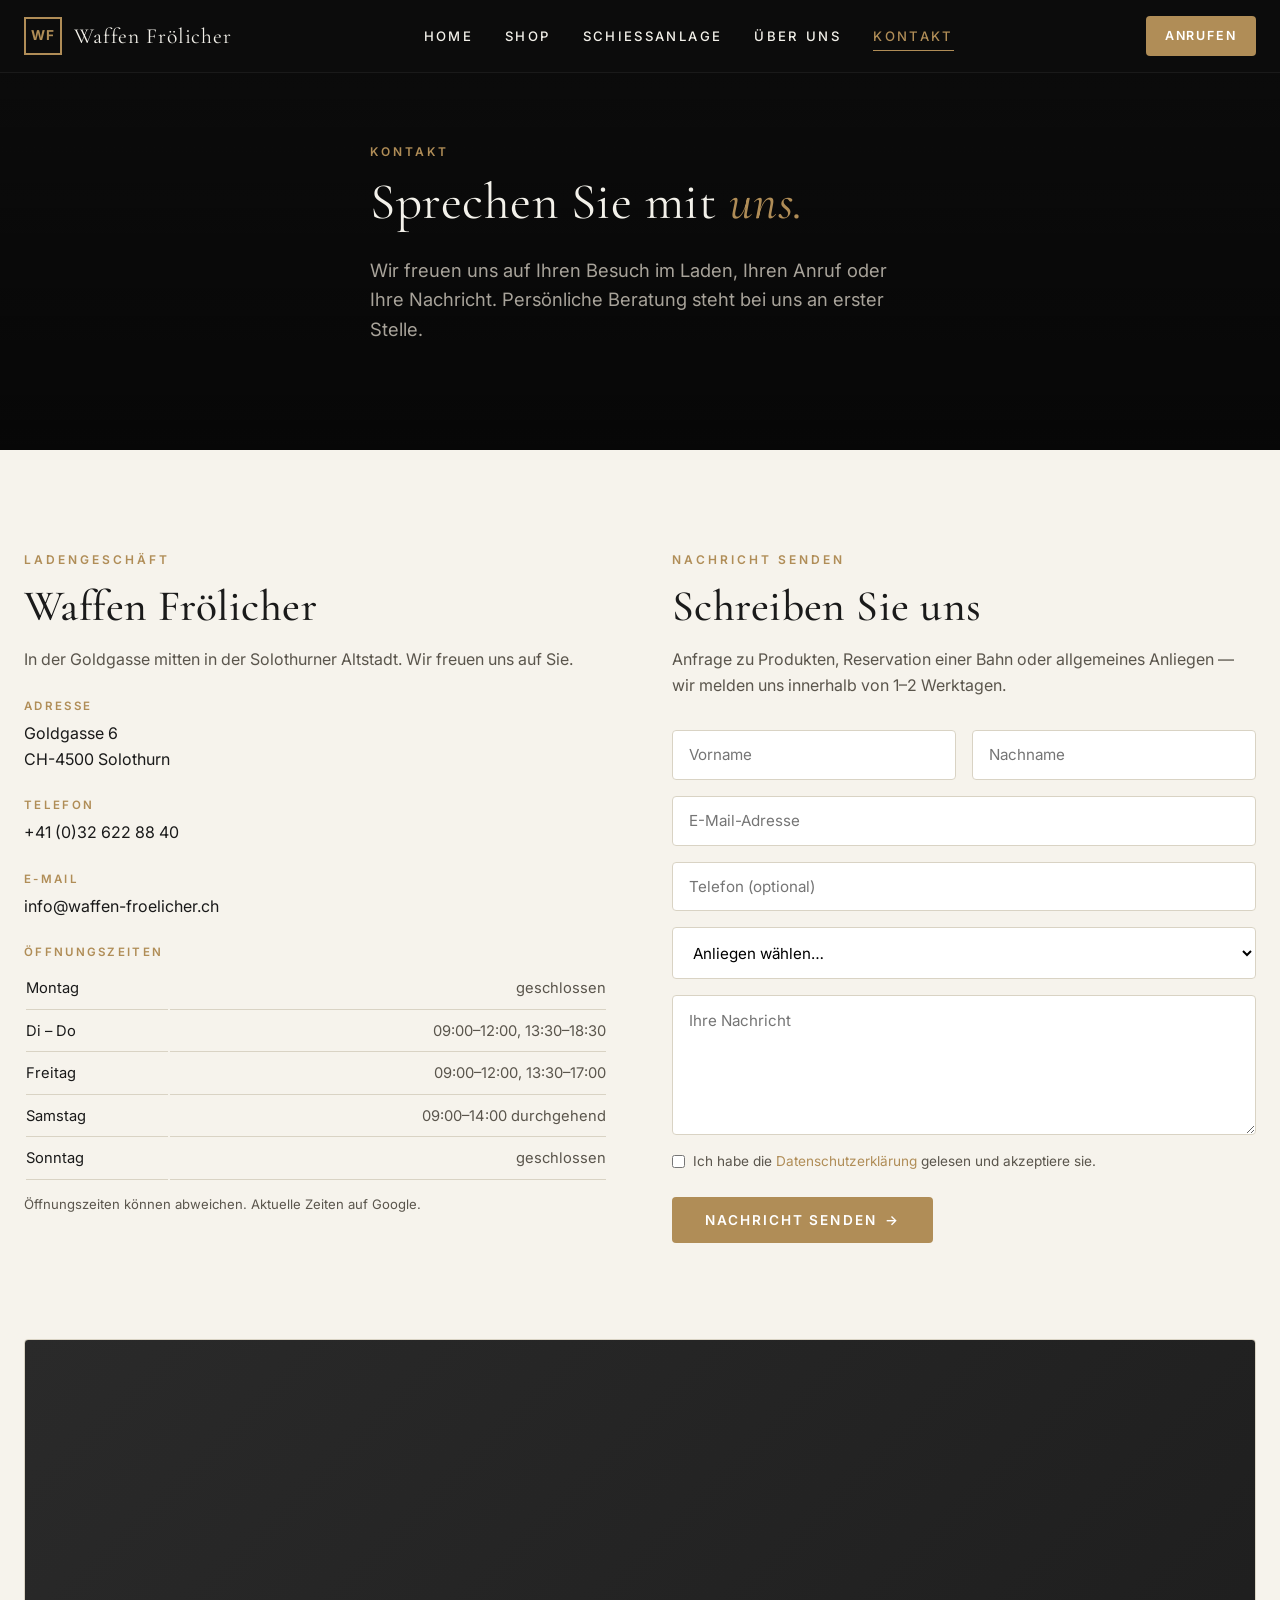
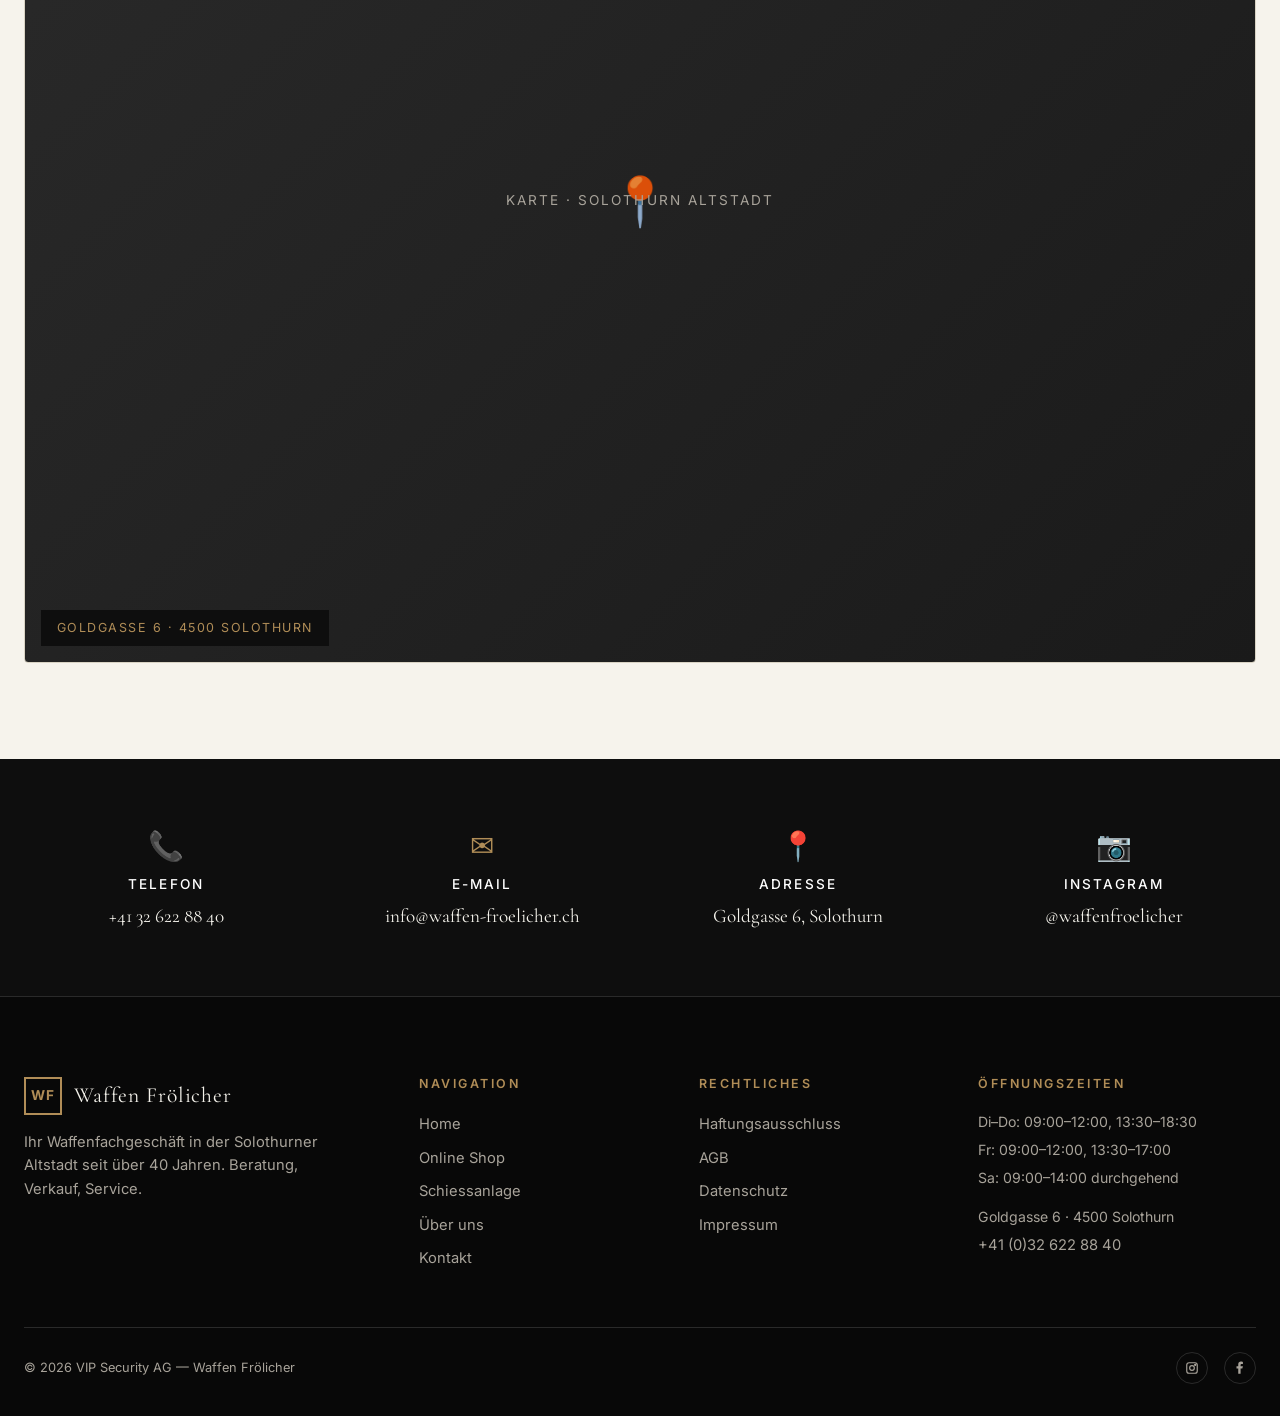
==== commit e4e891be: "Add 3D animation layer across all pages Introduce a CSS + JS layer for 3D interactions: floating her" ====
--- a/kontakt.html
+++ b/kontakt.html
@@ -202,5 +202,6 @@
   </div>
 </footer>
 
+<script src="script.js" defer></script>
 </body>
 </html>
--- a/styles.css
+++ b/styles.css
@@ -835,3 +835,298 @@
   .hero-stats-mini { gap: 1.5rem; }
   .hero-stats-mini strong { font-size: 1.8rem; }
 }
+
+/* ===========================
+   3D ANIMATIONS LAYER
+   =========================== */
+
+/* Globale 3D-Perspektive auf relevante Container */
+.hero-modern-visual,
+.product-grid,
+.services-grid,
+.bahn-grid,
+.ig-grid,
+.intro-split,
+.event-list {
+  perspective: 1400px;
+  perspective-origin: 50% 50%;
+}
+
+/* --- Floating Hero Images --- */
+.hero-main-image {
+  transform-style: preserve-3d;
+  animation: float-3d 7s ease-in-out infinite;
+  will-change: transform;
+  transition: transform 0.4s cubic-bezier(.22,.61,.36,1);
+}
+.hero-main-image img { transform: translateZ(0); }
+.hero-thumb {
+  transform-style: preserve-3d;
+  will-change: transform;
+  transition: transform 0.4s cubic-bezier(.22,.61,.36,1);
+}
+.hero-thumb:nth-child(1) { animation: float-3d 8s ease-in-out infinite; animation-delay: -2s; }
+.hero-thumb:nth-child(2) { animation: float-3d 9s ease-in-out infinite; animation-delay: -4s; }
+
+@keyframes float-3d {
+  0%, 100% { transform: translateY(0) rotateX(0deg) rotateY(0deg); }
+  25%      { transform: translateY(-6px) rotateX(1.5deg) rotateY(-1deg); }
+  50%      { transform: translateY(-3px) rotateX(-1deg)  rotateY(1.5deg); }
+  75%      { transform: translateY(-8px) rotateX(0.5deg) rotateY(0.5deg); }
+}
+
+/* Tilt-Klasse: wird per JS via CSS-Variablen --rx, --ry, --tz gesteuert */
+.tilt-3d {
+  --rx: 0deg;
+  --ry: 0deg;
+  --tz: 0px;
+  transform: perspective(1200px) rotateX(var(--rx)) rotateY(var(--ry)) translateZ(var(--tz));
+  transform-style: preserve-3d;
+  transition: transform 0.18s cubic-bezier(.22,.61,.36,1);
+}
+.tilt-3d.tilt-active {
+  animation: none !important;
+  transition: transform 0.05s linear;
+}
+.tilt-3d-shine {
+  position: absolute; inset: 0;
+  pointer-events: none;
+  background: radial-gradient(
+    circle at var(--mx, 50%) var(--my, 50%),
+    rgba(255,255,255,0.18) 0%,
+    rgba(255,255,255,0.05) 25%,
+    transparent 55%
+  );
+  opacity: 0;
+  transition: opacity 0.3s ease;
+  z-index: 3;
+  mix-blend-mode: overlay;
+}
+.tilt-3d.tilt-active .tilt-3d-shine { opacity: 1; }
+
+/* --- 3D Product Cards --- */
+.product-card {
+  transform-style: preserve-3d;
+  transition: transform 0.45s cubic-bezier(.22,.61,.36,1), box-shadow 0.45s ease;
+}
+.product-card:hover {
+  transform: perspective(1000px) rotateX(4deg) rotateY(-6deg) translateY(-8px) translateZ(20px);
+  box-shadow:
+    0 30px 60px rgba(0,0,0,0.18),
+    0 0 0 1px rgba(176,141,87,0.25);
+}
+.product-card .product-image,
+.product-card .product-info { transform-style: preserve-3d; }
+.product-card:hover .product-image img {
+  transform: scale(1.08) translateZ(40px);
+}
+.product-card:hover .product-badge {
+  transform: translateZ(50px);
+}
+.product-card .product-badge {
+  transition: transform 0.45s cubic-bezier(.22,.61,.36,1);
+  transform: translateZ(0);
+}
+
+/* --- 3D Service Cards --- */
+.service-card {
+  transform-style: preserve-3d;
+  transition: transform 0.5s cubic-bezier(.22,.61,.36,1), background var(--t);
+}
+.service-card:hover {
+  transform: perspective(900px) rotateX(-5deg) rotateY(4deg) translateZ(24px);
+}
+.service-card .service-icon {
+  transition: transform 0.5s cubic-bezier(.22,.61,.36,1);
+  transform: translateZ(0) rotateY(0deg);
+}
+.service-card:hover .service-icon {
+  transform: translateZ(36px) rotateY(360deg);
+}
+.service-card h3, .service-card p {
+  transition: transform 0.5s cubic-bezier(.22,.61,.36,1);
+}
+.service-card:hover h3 { transform: translateZ(20px); }
+.service-card:hover p  { transform: translateZ(10px); }
+
+/* --- 3D Brand Mark (Cube Flip) --- */
+.brand { perspective: 600px; }
+.brand-mark {
+  transform-style: preserve-3d;
+  transition: transform 0.6s cubic-bezier(.22,.61,.36,1);
+}
+.brand:hover .brand-mark {
+  transform: rotateY(360deg);
+}
+
+/* --- 3D Bahn Cards --- */
+.bahn-card {
+  transform-style: preserve-3d;
+  transition: transform 0.5s cubic-bezier(.22,.61,.36,1), border-color var(--t);
+}
+.bahn-card:hover {
+  transform: perspective(800px) rotateX(8deg) translateZ(20px);
+  border-color: var(--accent);
+}
+.bahn-card .num {
+  transition: transform 0.5s cubic-bezier(.22,.61,.36,1);
+}
+.bahn-card:hover .num {
+  transform: translateZ(28px) scale(1.08);
+}
+
+/* --- 3D Stats / Hero-Mini --- */
+.hero-stats-mini > div,
+.stat {
+  transform-style: preserve-3d;
+  transition: transform 0.5s cubic-bezier(.22,.61,.36,1);
+}
+.hero-stats-mini > div:hover,
+.stat:hover {
+  transform: perspective(600px) rotateX(-12deg) translateZ(14px);
+}
+.hero-stats-mini strong,
+.stat .num {
+  display: inline-block;
+  transition: transform 0.5s cubic-bezier(.22,.61,.36,1);
+}
+.hero-stats-mini > div:hover strong,
+.stat:hover .num {
+  transform: translateZ(20px) rotateY(360deg);
+}
+
+/* --- 3D Instagram Grid Tiles --- */
+.ig-grid a {
+  transform-style: preserve-3d;
+  transition: transform 0.5s cubic-bezier(.22,.61,.36,1), box-shadow 0.5s ease;
+}
+.ig-grid a:hover {
+  transform: perspective(800px) rotateY(8deg) translateZ(30px);
+  box-shadow: 0 24px 50px rgba(0,0,0,0.35);
+  z-index: 2;
+}
+
+/* --- 3D Event Items --- */
+.event-item {
+  transform-style: preserve-3d;
+  transition: transform 0.5s cubic-bezier(.22,.61,.36,1), box-shadow var(--t);
+}
+.event-item:hover {
+  transform: perspective(800px) rotateY(-4deg) translateZ(18px);
+  box-shadow: 0 20px 40px rgba(0,0,0,0.12);
+}
+
+/* --- 3D Buttons (Press-Effekt) --- */
+.btn {
+  transform-style: preserve-3d;
+  transition: transform 0.2s cubic-bezier(.22,.61,.36,1),
+              background var(--t), color var(--t), box-shadow var(--t), border-color var(--t);
+}
+.btn:hover {
+  transform: perspective(400px) rotateX(-8deg) translateY(-2px) translateZ(6px);
+}
+.btn:active {
+  transform: perspective(400px) rotateX(4deg) translateY(1px) translateZ(0);
+}
+
+/* --- 3D Nav-CTA --- */
+.nav-cta {
+  transform-style: preserve-3d;
+  transition: transform 0.3s cubic-bezier(.22,.61,.36,1), background var(--t);
+}
+.nav-cta:hover {
+  transform: perspective(400px) rotateX(-10deg) translateY(-2px);
+}
+
+/* --- Filter Chips 3D --- */
+.filter-chip {
+  transform-style: preserve-3d;
+  transition: transform 0.3s cubic-bezier(.22,.61,.36,1), all var(--t);
+}
+.filter-chip:hover {
+  transform: perspective(400px) rotateX(-8deg) translateY(-2px) translateZ(4px);
+}
+
+/* --- Intro Image 3D --- */
+.intro-split img {
+  transform-style: preserve-3d;
+  transition: transform 0.6s cubic-bezier(.22,.61,.36,1);
+}
+.intro-split:hover img {
+  transform: perspective(1000px) rotateY(-6deg) rotateX(2deg) translateZ(30px);
+}
+
+/* --- Scroll Reveal: aus der Tiefe nach vorne --- */
+.reveal-3d {
+  opacity: 0;
+  transform: perspective(1200px) rotateX(18deg) translateY(40px) translateZ(-80px);
+  transition: opacity 0.9s cubic-bezier(.22,.61,.36,1),
+              transform 0.9s cubic-bezier(.22,.61,.36,1);
+  will-change: transform, opacity;
+}
+.reveal-3d.is-visible {
+  opacity: 1;
+  transform: perspective(1200px) rotateX(0) translateY(0) translateZ(0);
+}
+.reveal-3d.delay-1 { transition-delay: 0.08s; }
+.reveal-3d.delay-2 { transition-delay: 0.16s; }
+.reveal-3d.delay-3 { transition-delay: 0.24s; }
+.reveal-3d.delay-4 { transition-delay: 0.32s; }
+.reveal-3d.delay-5 { transition-delay: 0.40s; }
+.reveal-3d.delay-6 { transition-delay: 0.48s; }
+
+/* --- Rotierender 3D Akzent (EST 1984 Schwung) --- */
+.hero-modern::after {
+  animation: rotate-soft 24s ease-in-out infinite alternate;
+  transform-origin: right top;
+}
+@keyframes rotate-soft {
+  0%   { transform: rotate(90deg) translateX(50%) translateY(0); }
+  100% { transform: rotate(90deg) translateX(50%) translateY(-30px); }
+}
+
+/* --- Status Dot kriegt 3D-Spin --- */
+.status-dot {
+  transform-style: preserve-3d;
+  animation: pulse 2.2s infinite ease-in-out, spin-y 4s linear infinite;
+}
+@keyframes spin-y {
+  0%   { transform: rotateY(0deg); }
+  100% { transform: rotateY(360deg); }
+}
+
+/* --- Hero-Bottom-Bar Pfeil 3D --- */
+.hero-bottom-bar .arrow-down {
+  animation: bounce-3d 2s infinite;
+  transform-style: preserve-3d;
+}
+@keyframes bounce-3d {
+  0%, 100% { transform: translateY(0) rotateX(0deg); }
+  50%      { transform: translateY(6px) rotateX(180deg); }
+}
+
+/* --- Reduced motion: 3D-Animationen abschalten --- */
+@media (prefers-reduced-motion: reduce) {
+  .hero-main-image,
+  .hero-thumb,
+  .hero-modern::after,
+  .status-dot,
+  .hero-bottom-bar .arrow-down {
+    animation: none !important;
+  }
+  .reveal-3d {
+    opacity: 1 !important;
+    transform: none !important;
+  }
+  .product-card:hover,
+  .service-card:hover,
+  .bahn-card:hover,
+  .ig-grid a:hover,
+  .event-item:hover,
+  .intro-split:hover img,
+  .btn:hover,
+  .nav-cta:hover,
+  .filter-chip:hover {
+    transform: none !important;
+  }
+}
